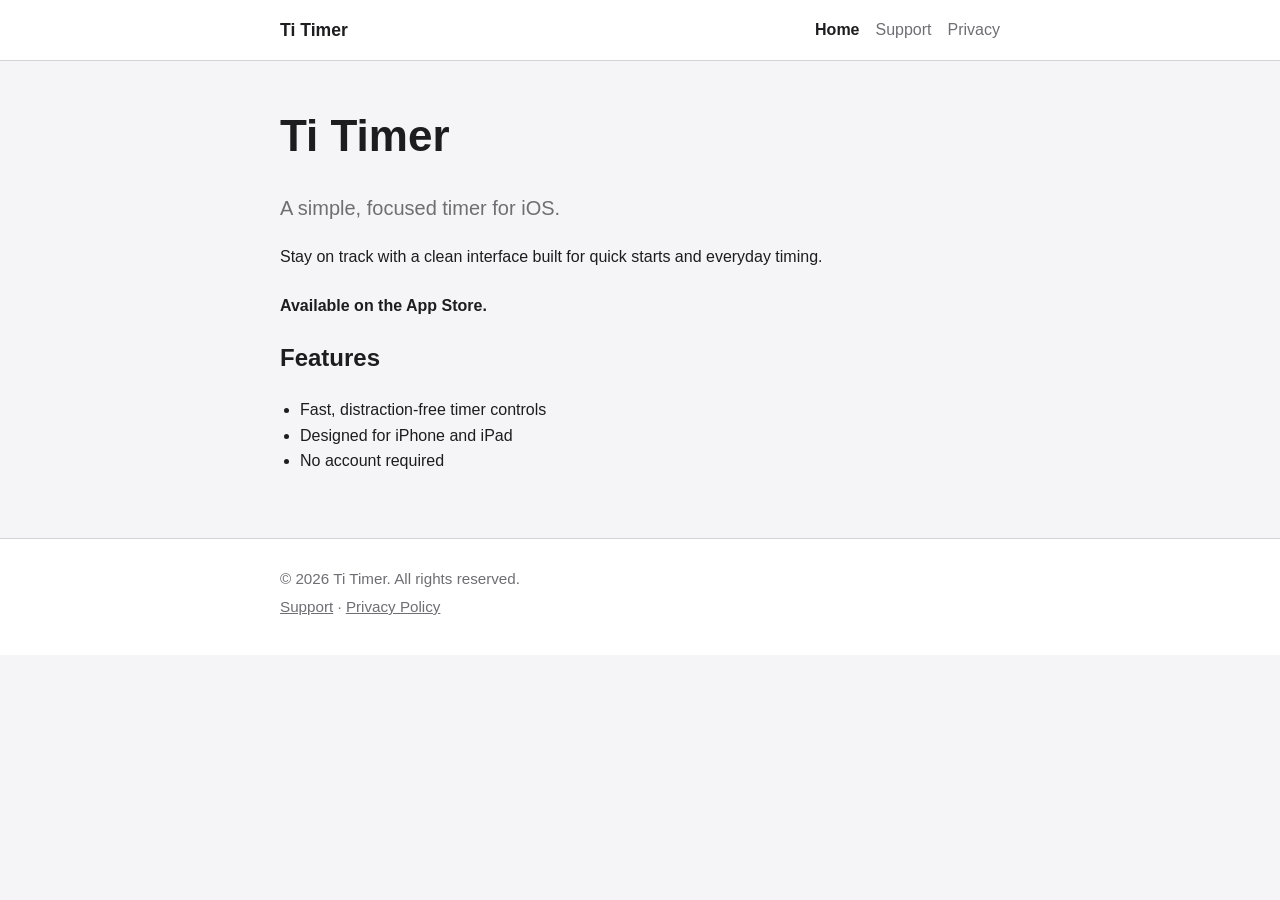
==== index.html @ 3df47aa5 "update urls" ====
<!DOCTYPE html>
<html lang="en">
<head>
  <meta charset="UTF-8">
  <meta name="viewport" content="width=device-width, initial-scale=1">
  <title>Ti Timer</title>
  <meta name="description" content="Ti Timer — a simple, focused timer for iOS.">
  <link rel="stylesheet" href="styles.css">
</head>
<body>
  <header class="site-header">
    <div class="container">
      <p class="logo">Ti Timer</p>
      <nav>
        <a href="index.html" aria-current="page">Home</a>
        <a href="support.html">Support</a>
        <a href="privacy.html">Privacy</a>
      </nav>
    </div>
  </header>

  <main class="container">
    <section class="hero">
      <h1>Ti Timer</h1>
      <p class="lead">A simple, focused timer for iOS.</p>
      <p>Stay on track with a clean interface built for quick starts and everyday timing.</p>
      <p class="cta-note">Available on the App Store.</p>
    </section>

    <section class="features">
      <h2>Features</h2>
      <ul>
        <li>Fast, distraction-free timer controls</li>
        <li>Designed for iPhone and iPad</li>
        <li>No account required</li>
      </ul>
    </section>
  </main>

  <footer class="site-footer">
    <div class="container">
      <p>&copy; <span id="year"></span> Ti Timer. All rights reserved.</p>
      <p>
        <a href="support.html">Support</a>
        &middot;
        <a href="privacy.html">Privacy Policy</a>
      </p>
    </div>
  </footer>

  <script>
    document.getElementById("year").textContent = new Date().getFullYear();
  </script>
</body>
</html>
---- styles.css ----
:root {
  color-scheme: light dark;
  --bg: #f5f5f7;
  --surface: #ffffff;
  --text: #1d1d1f;
  --muted: #6e6e73;
  --accent: #0071e3;
  --border: #d2d2d7;
}

@media (prefers-color-scheme: dark) {
  :root {
    --bg: #000000;
    --surface: #1c1c1e;
    --text: #f5f5f7;
    --muted: #a1a1a6;
    --accent: #2997ff;
    --border: #38383a;
  }
}

* {
  box-sizing: border-box;
}

body {
  margin: 0;
  font-family: -apple-system, BlinkMacSystemFont, "Segoe UI", Roboto, Helvetica, Arial, sans-serif;
  line-height: 1.6;
  color: var(--text);
  background: var(--bg);
}

a {
  color: var(--accent);
}

.container {
  width: min(720px, 92%);
  margin: 0 auto;
}

.site-header {
  background: var(--surface);
  border-bottom: 1px solid var(--border);
}

.site-header .container {
  display: flex;
  align-items: center;
  justify-content: space-between;
  gap: 1rem;
  padding: 1rem 0;
}

.logo {
  margin: 0;
  font-weight: 700;
  font-size: 1.1rem;
}

nav {
  display: flex;
  gap: 1rem;
  flex-wrap: wrap;
}

nav a {
  color: var(--muted);
  text-decoration: none;
}

nav a[aria-current="page"] {
  color: var(--text);
  font-weight: 600;
}

main {
  padding: 2.5rem 0 3rem;
}

.hero h1 {
  font-size: clamp(2rem, 5vw, 2.75rem);
  margin: 0 0 0.5rem;
}

.lead {
  font-size: 1.25rem;
  color: var(--muted);
}

.cta-note {
  margin-top: 1.5rem;
  font-weight: 600;
}

.features ul {
  padding-left: 1.25rem;
}

.content-page h1 {
  margin-top: 0;
}

.content-page section {
  margin-top: 2rem;
}

.site-footer {
  border-top: 1px solid var(--border);
  background: var(--surface);
  padding: 1.5rem 0 2rem;
  color: var(--muted);
  font-size: 0.95rem;
}

.site-footer p {
  margin: 0.25rem 0;
}

.site-footer a {
  color: var(--muted);
}
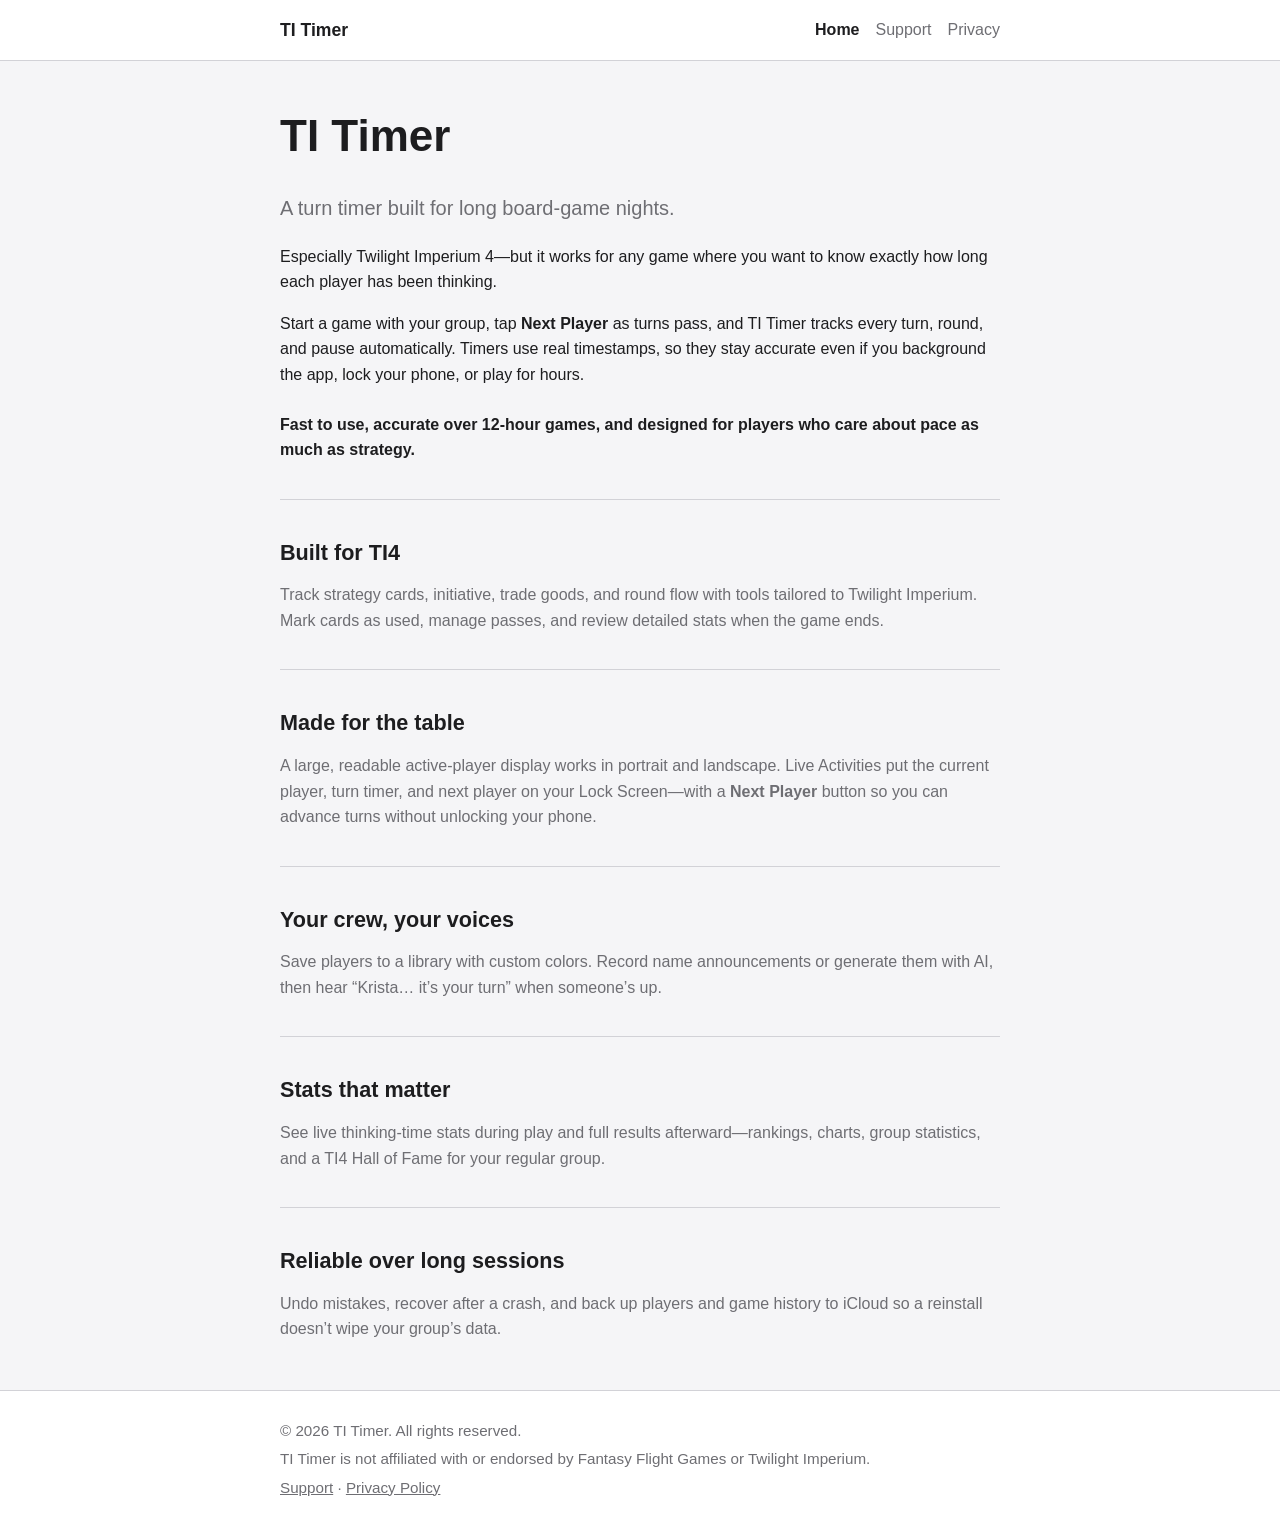
==== commit df5c07f7: "updates" ====
--- a/index.html
+++ b/index.html
@@ -3,14 +3,14 @@
 <head>
   <meta charset="UTF-8">
   <meta name="viewport" content="width=device-width, initial-scale=1">
-  <title>Ti Timer</title>
-  <meta name="description" content="Ti Timer — a simple, focused timer for iOS.">
+  <title>TI Timer</title>
+  <meta name="description" content="TI Timer — a turn timer for long board-game nights, built for Twilight Imperium 4 and any game where pace matters.">
   <link rel="stylesheet" href="styles.css">
 </head>
 <body>
   <header class="site-header">
     <div class="container">
-      <p class="logo">Ti Timer</p>
+      <p class="logo">TI Timer</p>
       <nav>
         <a href="index.html" aria-current="page">Home</a>
         <a href="support.html">Support</a>
@@ -21,25 +21,43 @@
 
   <main class="container">
     <section class="hero">
-      <h1>Ti Timer</h1>
-      <p class="lead">A simple, focused timer for iOS.</p>
-      <p>Stay on track with a clean interface built for quick starts and everyday timing.</p>
-      <p class="cta-note">Available on the App Store.</p>
+      <h1>TI Timer</h1>
+      <p class="lead">A turn timer built for long board-game nights.</p>
+      <p>Especially Twilight Imperium 4—but it works for any game where you want to know exactly how long each player has been thinking.</p>
+      <p>Start a game with your group, tap <strong>Next Player</strong> as turns pass, and TI Timer tracks every turn, round, and pause automatically. Timers use real timestamps, so they stay accurate even if you background the app, lock your phone, or play for hours.</p>
+      <p class="cta-note">Fast to use, accurate over 12-hour games, and designed for players who care about pace as much as strategy.</p>
     </section>
 
-    <section class="features">
-      <h2>Features</h2>
-      <ul>
-        <li>Fast, distraction-free timer controls</li>
-        <li>Designed for iPhone and iPad</li>
-        <li>No account required</li>
-      </ul>
+    <section class="feature-block">
+      <h2>Built for TI4</h2>
+      <p>Track strategy cards, initiative, trade goods, and round flow with tools tailored to Twilight Imperium. Mark cards as used, manage passes, and review detailed stats when the game ends.</p>
+    </section>
+
+    <section class="feature-block">
+      <h2>Made for the table</h2>
+      <p>A large, readable active-player display works in portrait and landscape. Live Activities put the current player, turn timer, and next player on your Lock Screen—with a <strong>Next Player</strong> button so you can advance turns without unlocking your phone.</p>
+    </section>
+
+    <section class="feature-block">
+      <h2>Your crew, your voices</h2>
+      <p>Save players to a library with custom colors. Record name announcements or generate them with AI, then hear &ldquo;Krista&hellip; it&rsquo;s your turn&rdquo; when someone&rsquo;s up.</p>
+    </section>
+
+    <section class="feature-block">
+      <h2>Stats that matter</h2>
+      <p>See live thinking-time stats during play and full results afterward—rankings, charts, group statistics, and a TI4 Hall of Fame for your regular group.</p>
+    </section>
+
+    <section class="feature-block">
+      <h2>Reliable over long sessions</h2>
+      <p>Undo mistakes, recover after a crash, and back up players and game history to iCloud so a reinstall doesn&rsquo;t wipe your group&rsquo;s data.</p>
     </section>
   </main>
 
   <footer class="site-footer">
     <div class="container">
-      <p>&copy; <span id="year"></span> Ti Timer. All rights reserved.</p>
+      <p>&copy; <span id="year"></span> TI Timer. All rights reserved.</p>
+      <p>TI Timer is not affiliated with or endorsed by Fantasy Flight Games or Twilight Imperium.</p>
       <p>
         <a href="support.html">Support</a>
         &middot;
--- a/styles.css
+++ b/styles.css
@@ -98,6 +98,31 @@
   padding-left: 1.25rem;
 }
 
+.feature-block {
+  margin-top: 2.25rem;
+  padding-top: 2.25rem;
+  border-top: 1px solid var(--border);
+}
+
+.feature-block h2 {
+  margin: 0 0 0.75rem;
+  font-size: 1.35rem;
+}
+
+.feature-block p {
+  margin: 0;
+  color: var(--muted);
+}
+
+.feature-block p + p {
+  margin-top: 0.75rem;
+}
+
+.site-footer .disclaimer {
+  font-size: 0.85rem;
+  margin-top: 0.5rem;
+}
+
 .content-page h1 {
   margin-top: 0;
 }
